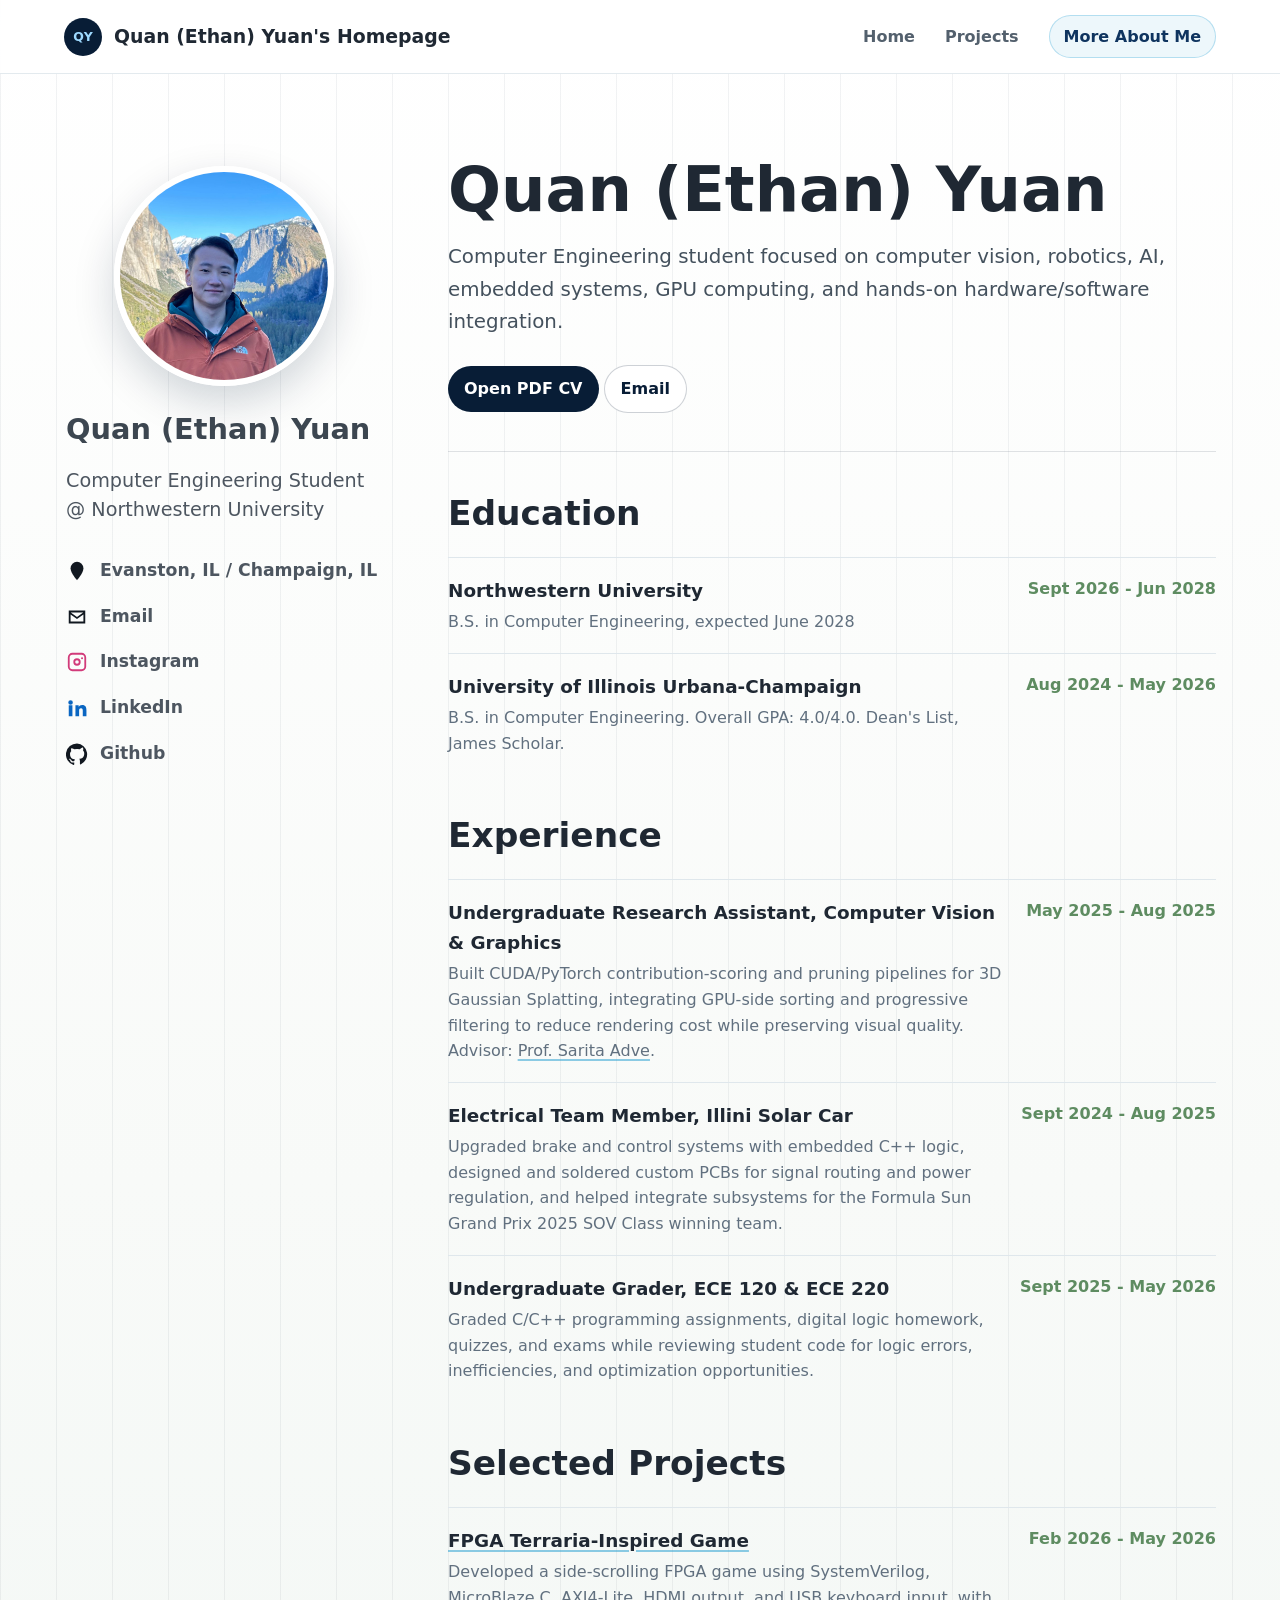
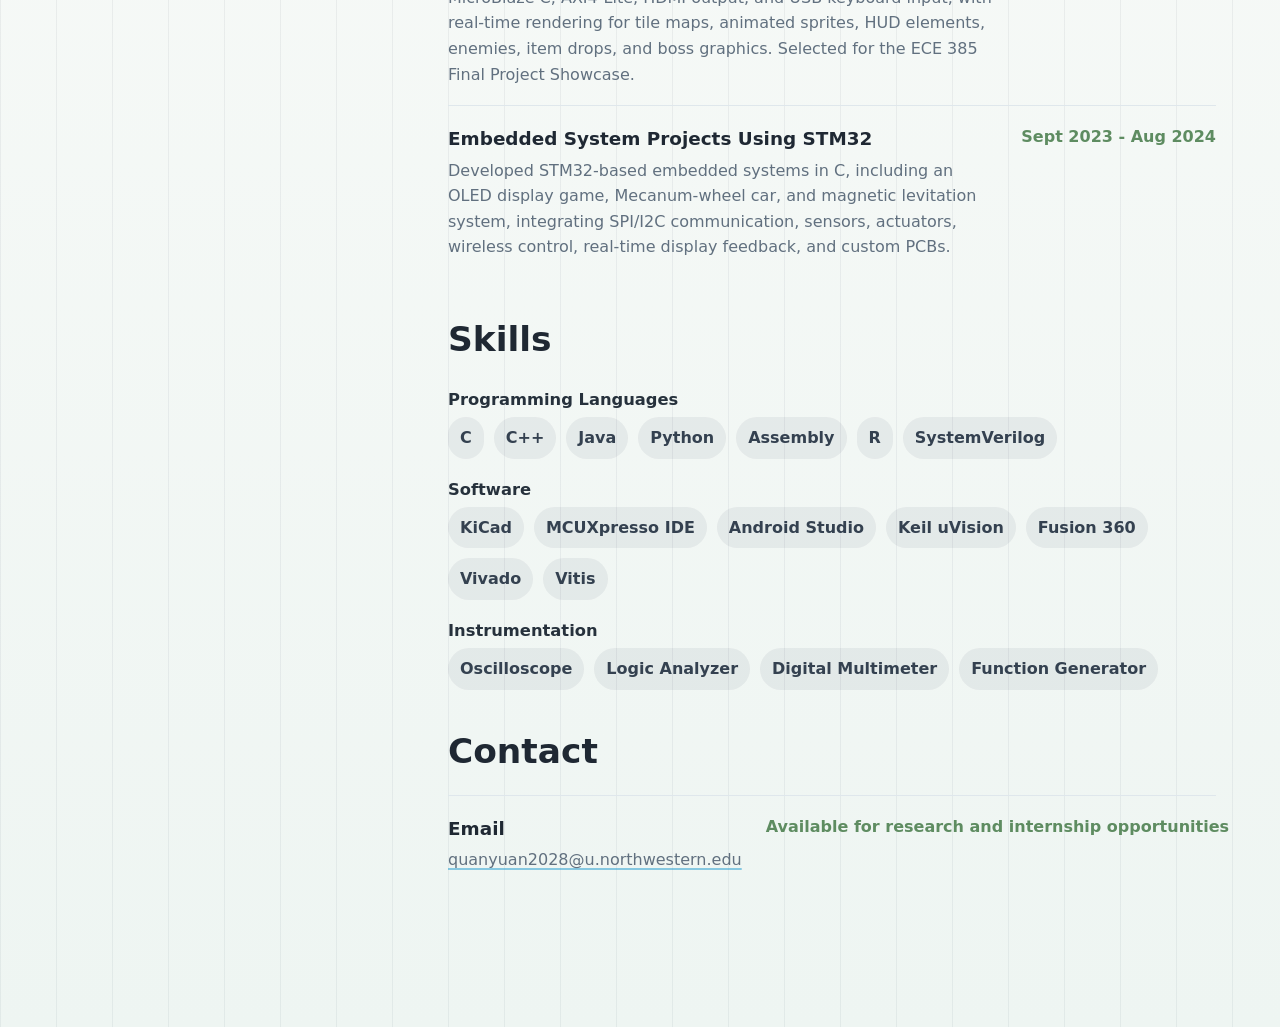
==== cv.html @ a18dfc1e "Publish personal website" ====
<!doctype html>
<html lang="en">
  <head>
    <meta charset="utf-8" />
    <meta name="viewport" content="width=device-width, initial-scale=1" />
    <title>Quan (Ethan) Yuan | CV</title>
    <meta name="description" content="Curriculum vitae for Quan (Ethan) Yuan." />
    <link rel="icon" type="image/svg+xml" href="assets/favicon.svg" />
    <link rel="stylesheet" href="styles.css?v=19" />
  </head>
  <body>
    <header class="site-header">
      <a class="brand" href="index.html#intro" aria-label="Go to homepage">
        <span class="brand-mark">QY</span>
        <span>Quan (Ethan) Yuan's Homepage</span>
      </a>

      <button class="nav-toggle" type="button" aria-label="Toggle navigation" aria-expanded="false" aria-controls="site-nav">
        <span></span>
        <span></span>
      </button>

      <nav class="site-nav" id="site-nav" aria-label="CV navigation">
        <a href="index.html#intro">Home</a>
        <a href="index.html#projects">Projects</a>
        <a href="more-about-me.html" class="nav-cta">More About Me</a>
      </nav>
    </header>

    <main class="cv-page-shell">
      <aside class="profile-panel" aria-label="Profile">
        <img class="profile-photo" src="assets/quan-yuan-photo.jpg?v=2" alt="Quan (Ethan) Yuan portrait" />

        <div class="profile-copy">
          <h1>Quan (Ethan) Yuan</h1>
          <p class="profile-role">Computer Engineering Student @ Northwestern University</p>
        </div>

        <ul class="contact-list" aria-label="Contact and profile links">
          <li>
            <span class="contact-icon location-icon" aria-hidden="true"></span>
            <span>
              <a href="https://www.google.com/maps/place/Evanston,+IL">Evanston, IL</a>
              /
              <a href="https://www.google.com/maps/place/Champaign,+IL">Champaign, IL</a>
            </span>
          </li>
          <li>
            <span class="contact-icon email-icon" aria-hidden="true"></span>
            <a href="mailto:quanyuan2028@u.northwestern.edu">Email</a>
          </li>
          <li>
            <span class="contact-icon instagram-icon" aria-hidden="true"></span>
            <a href="https://www.instagram.com/ethan_yuan05/">Instagram</a>
          </li>
          <li>
            <span class="contact-icon linkedin-icon" aria-hidden="true"></span>
            <a href="https://www.linkedin.com/in/quan-yuan-526099337/">LinkedIn</a>
          </li>
          <li>
            <span class="contact-icon github-icon" aria-hidden="true"></span>
            <a href="https://github.com/quany05">Github</a>
          </li>
        </ul>
      </aside>

      <div class="cv-shell">
        <section class="cv-hero">
        <h1>Quan (Ethan) Yuan</h1>
        <p>
          Computer Engineering student focused on computer vision, robotics, AI, embedded systems, GPU computing, and hands-on
          hardware/software integration.
        </p>
        <div class="intro-actions cv-actions">
          <a class="button primary" href="assets/quan-yuan-cv.pdf?v=2">Open PDF CV</a>
          <a class="button ghost" href="mailto:quanyuan2028@u.northwestern.edu">Email</a>
        </div>
      </section>

      <section class="cv-section">
        <h2>Education</h2>
        <article class="cv-entry">
          <div>
            <h3>Northwestern University</h3>
            <p>B.S. in Computer Engineering, expected June 2028</p>
          </div>
          <time>Sept 2026 - Jun 2028</time>
        </article>
        <article class="cv-entry">
          <div>
            <h3>University of Illinois Urbana-Champaign</h3>
            <p>B.S. in Computer Engineering. Overall GPA: 4.0/4.0. Dean's List, James Scholar.</p>
          </div>
          <time>Aug 2024 - May 2026</time>
        </article>
      </section>

      <section class="cv-section">
        <h2>Experience</h2>
        <article class="cv-entry">
          <div>
            <h3>Undergraduate Research Assistant, Computer Vision & Graphics</h3>
            <p>
              Built CUDA/PyTorch contribution-scoring and pruning pipelines for 3D Gaussian Splatting, integrating
              GPU-side sorting and progressive filtering to reduce rendering cost while preserving visual quality.
              Advisor: <a href="https://sadve.cs.illinois.edu/">Prof. Sarita Adve</a>.
            </p>
          </div>
          <time>May 2025 - Aug 2025</time>
        </article>
        <article class="cv-entry">
          <div>
            <h3>Electrical Team Member, Illini Solar Car</h3>
            <p>
              Upgraded brake and control systems with embedded C++ logic, designed and soldered custom PCBs for signal
              routing and power regulation, and helped integrate subsystems for the Formula Sun Grand Prix 2025 SOV
              Class winning team.
            </p>
          </div>
          <time>Sept 2024 - Aug 2025</time>
        </article>
        <article class="cv-entry">
          <div>
            <h3>Undergraduate Grader, ECE 120 & ECE 220</h3>
            <p>
              Graded C/C++ programming assignments, digital logic homework, quizzes, and exams while reviewing student
              code for logic errors, inefficiencies, and optimization opportunities.
            </p>
          </div>
          <time>Sept 2025 - May 2026</time>
        </article>
      </section>

      <section class="cv-section">
        <h2>Selected Projects</h2>
        <article class="cv-entry">
          <div>
            <h3><a href="https://github.com/quany05/Terraria_Inspired_Game">FPGA Terraria-Inspired Game</a></h3>
            <p>
              Developed a side-scrolling FPGA game using SystemVerilog, MicroBlaze C, AXI4-Lite, HDMI output, and USB
              keyboard input, with real-time rendering for tile maps, animated sprites, HUD elements, enemies, item
              drops, and boss graphics. Selected for the ECE 385 Final Project Showcase.
            </p>
          </div>
          <time>Feb 2026 - May 2026</time>
        </article>
        <article class="cv-entry">
          <div>
            <h3>Embedded System Projects Using STM32</h3>
            <p>
              Developed STM32-based embedded systems in C, including an OLED display game, Mecanum-wheel car, and
              magnetic levitation system, integrating SPI/I2C communication, sensors, actuators, wireless control,
              real-time display feedback, and custom PCBs.
            </p>
          </div>
          <time>Sept 2023 - Aug 2024</time>
        </article>
      </section>

      <section class="cv-section">
        <h2>Skills</h2>
        <div class="skill-groups">
          <div class="skill-group">
            <h3>Programming Languages</h3>
            <div class="skill-cloud">
              <span>C</span>
              <span>C++</span>
              <span>Java</span>
              <span>Python</span>
              <span>Assembly</span>
              <span>R</span>
              <span>SystemVerilog</span>
            </div>
          </div>
          <div class="skill-group">
            <h3>Software</h3>
            <div class="skill-cloud">
              <span>KiCad</span>
              <span>MCUXpresso IDE</span>
              <span>Android Studio</span>
              <span>Keil uVision</span>
              <span>Fusion 360</span>
              <span>Vivado</span>
              <span>Vitis</span>
            </div>
          </div>
          <div class="skill-group">
            <h3>Instrumentation</h3>
            <div class="skill-cloud">
              <span>Oscilloscope</span>
              <span>Logic Analyzer</span>
              <span>Digital Multimeter</span>
              <span>Function Generator</span>
            </div>
          </div>
        </div>
      </section>

      <section class="cv-section">
        <h2>Contact</h2>
        <article class="cv-entry">
          <div>
            <h3>Email</h3>
            <p><a href="mailto:quanyuan2028@u.northwestern.edu">quanyuan2028@u.northwestern.edu</a></p>
          </div>
          <time>Available for research and internship opportunities</time>
        </article>
        </section>
      </div>
    </main>

    <script src="script.js?v=5"></script>
  </body>
</html>
---- styles.css ----
:root {
  --paper: #f8faf8;
  --paper-strong: #ffffff;
  --ink: #1f2833;
  --muted: #61707f;
  --line: #dfe7ec;
  --navy: #081d36;
  --navy-soft: #0f345f;
  --cyan: #1f9bcf;
  --orange: #f26b3a;
  --green: #5e8c61;
  --gold: #d8a340;
  --shadow: 0 20px 55px rgba(8, 29, 54, 0.13);
  --radius: 8px;
  color-scheme: light;
}

* {
  box-sizing: border-box;
}

html {
  scroll-behavior: smooth;
}

section[id] {
  scroll-margin-top: 96px;
}

body {
  margin: 0;
  min-width: 320px;
  background:
    linear-gradient(90deg, rgba(8, 29, 54, 0.055) 1px, transparent 1px) 0 0 / 56px 56px,
    linear-gradient(180deg, #ffffff 0%, var(--paper) 45%, #eef5f2 100%);
  color: var(--ink);
  font-family:
    Inter, ui-sans-serif, system-ui, -apple-system, BlinkMacSystemFont, "Segoe UI", sans-serif;
  line-height: 1.6;
}

a {
  color: inherit;
  text-decoration-color: rgba(31, 155, 207, 0.5);
  text-decoration-thickness: 2px;
  text-underline-offset: 0.18em;
}

a:hover {
  color: var(--cyan);
}

.site-header {
  position: sticky;
  top: 0;
  z-index: 20;
  display: flex;
  align-items: center;
  justify-content: space-between;
  height: 74px;
  padding: 0 clamp(20px, 5vw, 72px);
  background: rgba(255, 255, 255, 0.88);
  border-bottom: 1px solid rgba(223, 231, 236, 0.85);
  backdrop-filter: blur(18px);
}

.brand {
  display: inline-flex;
  align-items: center;
  gap: 12px;
  color: var(--ink);
  font-size: clamp(1rem, 2vw, 1.18rem);
  font-weight: 800;
  text-decoration: none;
}

.brand-mark {
  display: grid;
  width: 38px;
  height: 38px;
  place-items: center;
  border-radius: 50%;
  background: var(--navy);
  color: #9dd9ff;
  font-size: 0.78rem;
  letter-spacing: 0;
}

.site-nav {
  display: flex;
  align-items: center;
  gap: clamp(14px, 2.4vw, 30px);
  color: #53606d;
  font-weight: 700;
}

.site-nav a {
  position: relative;
  text-decoration: none;
}

.site-nav a::after {
  position: absolute;
  right: 0;
  bottom: -8px;
  left: 0;
  height: 2px;
  background: var(--cyan);
  content: "";
  opacity: 0;
  transform: scaleX(0.4);
  transition: 180ms ease;
}

.site-nav a:hover::after,
.site-nav a.active::after {
  opacity: 1;
  transform: scaleX(1);
}

.site-nav .nav-cta {
  padding: 8px 14px;
  border: 1px solid rgba(31, 155, 207, 0.28);
  border-radius: 999px;
  background: rgba(31, 155, 207, 0.08);
  color: var(--navy-soft);
  white-space: nowrap;
}

.site-nav .nav-cta::after {
  display: none;
}

.nav-toggle {
  display: none;
  width: 42px;
  height: 42px;
  padding: 0;
  border: 1px solid var(--line);
  border-radius: 50%;
  background: #fff;
}

.nav-toggle span {
  display: block;
  width: 18px;
  height: 2px;
  margin: 5px auto;
  background: var(--navy);
}

.page-shell {
  display: grid;
  grid-template-columns: minmax(260px, 320px) minmax(0, 1fr);
  gap: clamp(34px, 5vw, 76px);
  max-width: 1500px;
  margin: 0 auto;
  padding: clamp(34px, 7vw, 84px) clamp(20px, 5vw, 72px) 64px;
}

.cv-page-shell {
  display: grid;
  grid-template-columns: minmax(260px, 320px) minmax(0, 920px);
  gap: clamp(34px, 5vw, 76px);
  max-width: 1500px;
  margin: 0 auto;
  padding: clamp(34px, 7vw, 84px) clamp(20px, 5vw, 72px) 64px;
}

.about-page-shell {
  display: grid;
  grid-template-columns: minmax(260px, 320px) minmax(0, 1fr);
  gap: clamp(34px, 5vw, 76px);
  max-width: 1500px;
  margin: 0 auto;
  padding: clamp(34px, 7vw, 84px) clamp(20px, 5vw, 72px) 64px;
}

.profile-panel {
  position: sticky;
  top: 104px;
  align-self: start;
  padding: 8px 2px;
}

.profile-photo {
  display: block;
  width: min(100%, 220px);
  aspect-ratio: 1;
  margin: 0 auto 28px;
  border: 6px solid #fff;
  border-radius: 50%;
  box-shadow: 0 16px 42px rgba(8, 29, 54, 0.18);
  object-fit: cover;
  object-position: center 42%;
}

.eyebrow,
.section-kicker,
.board-label,
.tag {
  margin: 0 0 8px;
  color: var(--cyan);
  font-size: 0.74rem;
  font-weight: 800;
  letter-spacing: 0;
  text-transform: uppercase;
}

.profile-copy h1 {
  margin: 0;
  color: #3c4650;
  font-size: clamp(1.65rem, 2.25vw, 1.95rem);
  line-height: 1.1;
  white-space: nowrap;
}

.profile-role {
  margin: 20px 0 0;
  color: #4d5660;
  font-size: 1.2rem;
  line-height: 1.55;
}

.contact-list {
  display: grid;
  gap: 18px;
  margin: 32px 0 0;
  padding: 0;
  color: #4d5660;
  font-size: 1.08rem;
  font-weight: 650;
  list-style: none;
}

.contact-list li {
  display: flex;
  align-items: center;
  gap: 12px;
  min-width: 0;
}

.contact-list a {
  color: inherit;
  text-decoration: none;
}

.contact-list a:hover {
  color: var(--cyan);
}

.contact-icon {
  display: inline-block;
  flex: 0 0 auto;
  width: 22px;
  height: 22px;
  background: #111820;
  mask-position: center;
  mask-repeat: no-repeat;
  mask-size: contain;
  -webkit-mask-position: center;
  -webkit-mask-repeat: no-repeat;
  -webkit-mask-size: contain;
}

.location-icon {
  mask-image: url("data:image/svg+xml,%3Csvg xmlns='http://www.w3.org/2000/svg' viewBox='0 0 24 24'%3E%3Cpath fill='black' d='M12 2a7 7 0 0 0-7 7c0 5.25 7 13 7 13s7-7.75 7-13a7 7 0 0 0-7-7Z'/%3E%3C/svg%3E");
  -webkit-mask-image: url("data:image/svg+xml,%3Csvg xmlns='http://www.w3.org/2000/svg' viewBox='0 0 24 24'%3E%3Cpath fill='black' d='M12 2a7 7 0 0 0-7 7c0 5.25 7 13 7 13s7-7.75 7-13a7 7 0 0 0-7-7Z'/%3E%3C/svg%3E");
}

.email-icon {
  mask-image: url("data:image/svg+xml,%3Csvg xmlns='http://www.w3.org/2000/svg' viewBox='0 0 24 24'%3E%3Cpath fill='black' d='M3 5h18v14H3V5Zm2.2 2 6.8 5 6.8-5H5.2Zm13.8 10V9.2l-7 5.1-7-5.1V17h14Z'/%3E%3C/svg%3E");
  -webkit-mask-image: url("data:image/svg+xml,%3Csvg xmlns='http://www.w3.org/2000/svg' viewBox='0 0 24 24'%3E%3Cpath fill='black' d='M3 5h18v14H3V5Zm2.2 2 6.8 5 6.8-5H5.2Zm13.8 10V9.2l-7 5.1-7-5.1V17h14Z'/%3E%3C/svg%3E");
}

.instagram-icon {
  background: #d23b7a;
  mask-image: url("data:image/svg+xml,%3Csvg xmlns='http://www.w3.org/2000/svg' viewBox='0 0 24 24'%3E%3Cpath fill='black' d='M7 2h10a5 5 0 0 1 5 5v10a5 5 0 0 1-5 5H7a5 5 0 0 1-5-5V7a5 5 0 0 1 5-5Zm0 2a3 3 0 0 0-3 3v10a3 3 0 0 0 3 3h10a3 3 0 0 0 3-3V7a3 3 0 0 0-3-3H7Zm5 4a4 4 0 1 1 0 8 4 4 0 0 1 0-8Zm0 2a2 2 0 1 0 0 4 2 2 0 0 0 0-4Zm5.5-3.1a1.1 1.1 0 1 1 0 2.2 1.1 1.1 0 0 1 0-2.2Z'/%3E%3C/svg%3E");
  -webkit-mask-image: url("data:image/svg+xml,%3Csvg xmlns='http://www.w3.org/2000/svg' viewBox='0 0 24 24'%3E%3Cpath fill='black' d='M7 2h10a5 5 0 0 1 5 5v10a5 5 0 0 1-5 5H7a5 5 0 0 1-5-5V7a5 5 0 0 1 5-5Zm0 2a3 3 0 0 0-3 3v10a3 3 0 0 0 3 3h10a3 3 0 0 0 3-3V7a3 3 0 0 0-3-3H7Zm5 4a4 4 0 1 1 0 8 4 4 0 0 1 0-8Zm0 2a2 2 0 1 0 0 4 2 2 0 0 0 0-4Zm5.5-3.1a1.1 1.1 0 1 1 0 2.2 1.1 1.1 0 0 1 0-2.2Z'/%3E%3C/svg%3E");
}

.linkedin-icon {
  background: #0a66c2;
  mask-image: url("data:image/svg+xml,%3Csvg xmlns='http://www.w3.org/2000/svg' viewBox='0 0 24 24'%3E%3Cpath fill='black' d='M4.98 3.5a2.5 2.5 0 1 1 0 5 2.5 2.5 0 0 1 0-5ZM3 9h4v12H3V9Zm7 0h3.8v1.7h.1c.5-1 1.8-2 3.7-2 4 0 4.7 2.6 4.7 6V21h-4v-5.6c0-1.3 0-3-1.9-3s-2.1 1.4-2.1 2.9V21h-4V9Z'/%3E%3C/svg%3E");
  -webkit-mask-image: url("data:image/svg+xml,%3Csvg xmlns='http://www.w3.org/2000/svg' viewBox='0 0 24 24'%3E%3Cpath fill='black' d='M4.98 3.5a2.5 2.5 0 1 1 0 5 2.5 2.5 0 0 1 0-5ZM3 9h4v12H3V9Zm7 0h3.8v1.7h.1c.5-1 1.8-2 3.7-2 4 0 4.7 2.6 4.7 6V21h-4v-5.6c0-1.3 0-3-1.9-3s-2.1 1.4-2.1 2.9V21h-4V9Z'/%3E%3C/svg%3E");
}

.github-icon {
  mask-image: url("data:image/svg+xml,%3Csvg xmlns='http://www.w3.org/2000/svg' viewBox='0 0 24 24'%3E%3Cpath fill='black' d='M12 .5A12 12 0 0 0 8.2 23.9c.6.1.8-.3.8-.6v-2.1c-3.4.7-4.1-1.4-4.1-1.4-.5-1.4-1.3-1.8-1.3-1.8-1.1-.7.1-.7.1-.7 1.2.1 1.9 1.3 1.9 1.3 1.1 1.9 2.9 1.3 3.5 1 .1-.8.4-1.3.8-1.6-2.7-.3-5.5-1.3-5.5-5.9 0-1.3.5-2.4 1.3-3.2-.1-.3-.5-1.6.1-3.2 0 0 1-.3 3.3 1.2a11.4 11.4 0 0 1 6 0C17.5 4.8 18.5 5 18.5 5c.6 1.6.2 2.9.1 3.2.8.9 1.3 1.9 1.3 3.2 0 4.6-2.8 5.6-5.5 5.9.4.4.8 1.1.8 2.2v3.3c0 .3.2.7.8.6A12 12 0 0 0 12 .5Z'/%3E%3C/svg%3E");
  -webkit-mask-image: url("data:image/svg+xml,%3Csvg xmlns='http://www.w3.org/2000/svg' viewBox='0 0 24 24'%3E%3Cpath fill='black' d='M12 .5A12 12 0 0 0 8.2 23.9c.6.1.8-.3.8-.6v-2.1c-3.4.7-4.1-1.4-4.1-1.4-.5-1.4-1.3-1.8-1.3-1.8-1.1-.7.1-.7.1-.7 1.2.1 1.9 1.3 1.9 1.3 1.1 1.9 2.9 1.3 3.5 1 .1-.8.4-1.3.8-1.6-2.7-.3-5.5-1.3-5.5-5.9 0-1.3.5-2.4 1.3-3.2-.1-.3-.5-1.6.1-3.2 0 0 1-.3 3.3 1.2a11.4 11.4 0 0 1 6 0C17.5 4.8 18.5 5 18.5 5c.6 1.6.2 2.9.1 3.2.8.9 1.3 1.9 1.3 3.2 0 4.6-2.8 5.6-5.5 5.9.4.4.8 1.1.8 2.2v3.3c0 .3.2.7.8.6A12 12 0 0 0 12 .5Z'/%3E%3C/svg%3E");
}

.content-flow {
  display: grid;
  gap: 18px;
}

.intro-section {
  display: block;
}

.intro-copy {
  min-height: auto;
  width: 100%;
  padding: clamp(10px, 3vw, 28px) 0 clamp(18px, 4vw, 36px);
}

.section-block {
  padding: clamp(28px, 4vw, 42px) 0 0;
  border-top: 1px solid rgba(8, 29, 54, 0.12);
}

.intro-copy h2,
.section-heading h2 {
  margin: 0;
  color: #2b343e;
  font-size: clamp(2.05rem, 5vw, 4.1rem);
  line-height: 1.04;
}

.intro-copy .section-kicker {
  margin: 0 0 20px;
  color: var(--cyan);
  font-size: 0.8rem;
}

.intro-text {
  display: block;
  max-width: 1120px;
}

.intro-text p {
  margin: 0;
  color: #44515d;
  font-size: clamp(1.08rem, 1.25vw, 1.22rem);
  line-height: 1.72;
}

.intro-text p + p {
  margin-top: 18px;
}

.button {
  display: inline-flex;
  align-items: center;
  justify-content: center;
  min-height: 44px;
  padding: 10px 16px;
  border-radius: 999px;
  font-weight: 800;
  text-decoration: none;
}

.button.primary {
  background: var(--navy);
  color: #fff;
}

.button.ghost {
  border: 1px solid rgba(8, 29, 54, 0.2);
  background: #fff;
  color: var(--navy);
}

.feature-board {
  display: grid;
  gap: 14px;
}

.feature-board article {
  min-height: 140px;
  padding: 22px;
  border-radius: var(--radius);
  background: var(--navy);
  color: #dbeeff;
  box-shadow: inset 0 0 0 1px rgba(157, 217, 255, 0.12);
}

.feature-board article:nth-child(2) {
  background: #123e48;
}

.feature-board article:nth-child(3) {
  background: #28364e;
}

.feature-board strong {
  display: block;
  color: #fff;
  font-size: 1.4rem;
  line-height: 1.2;
}

.feature-board p {
  margin: 12px 0 0;
  color: rgba(238, 247, 255, 0.78);
}

.section-heading {
  margin-bottom: 22px;
}

.section-heading h2 {
  font-size: clamp(1.9rem, 4vw, 2.7rem);
}

.row-heading {
  display: flex;
  align-items: end;
  justify-content: space-between;
  gap: 18px;
}

.text-link {
  color: var(--cyan);
  font-weight: 800;
  white-space: nowrap;
}

.research-layout {
  display: grid;
  grid-template-columns: minmax(0, 0.95fr) minmax(360px, 0.82fr);
  gap: 34px;
  align-items: start;
}

.research-layout p {
  margin-top: 0;
  color: #44515d;
  font-size: 1.06rem;
}

.research-layout > div:first-child > p {
  font-size: clamp(1.08rem, 1.22vw, 1.18rem);
  line-height: 1.72;
}

.interest-list {
  display: grid;
  gap: 14px;
  margin: 24px 0 28px;
  padding-left: 1.45rem;
  list-style: disc;
}

.interest-list li {
  color: #344150;
  font-size: clamp(1.06rem, 1.16vw, 1.16rem);
  font-weight: 750;
}

.research-card {
  padding: 24px;
  border-radius: var(--radius);
  background:
    linear-gradient(135deg, rgba(242, 107, 58, 0.18), transparent 45%),
    var(--navy);
  color: #dceeff;
}

.research-card h3 {
  margin: 0 0 12px;
  color: #fff;
  font-size: 1.42rem;
  line-height: 1.25;
}

.research-card p {
  color: rgba(238, 247, 255, 0.78);
}

.timeline {
  display: grid;
  gap: 16px;
}

.timeline-item {
  display: grid;
  grid-template-columns: 150px minmax(0, 1fr);
  gap: 20px;
  padding: 18px 0;
  border-top: 1px solid var(--line);
}

.timeline-item time {
  color: var(--green);
  font-weight: 850;
}

.timeline-item h3 {
  margin: 0 0 4px;
  color: #26313c;
  font-size: 1.22rem;
}

.timeline-item p {
  margin: 0;
  color: var(--muted);
}

.project-grid {
  display: grid;
  grid-template-columns: repeat(2, minmax(0, 1fr));
  gap: 18px;
}

.project-card {
  display: flex;
  min-height: 420px;
  flex-direction: column;
  overflow: hidden;
  border-radius: var(--radius);
  background: var(--navy);
  color: #edf8ff;
  box-shadow: 0 18px 45px rgba(8, 29, 54, 0.17);
}

.project-card img {
  width: 100%;
  height: 220px;
  object-fit: cover;
  background: #0f253f;
}

.fpga-card-image {
  object-position: center 42%;
}

.project-card img.stm32-card-image {
  object-fit: cover;
  object-position: center top;
}

.project-copy {
  display: flex;
  min-height: 230px;
  flex: 1;
  flex-direction: column;
  padding: 22px;
}

.project-copy h3 {
  margin: 0;
  color: #fff;
  font-size: 1.3rem;
  line-height: 1.2;
}

.project-copy p {
  margin: 12px 0 22px;
  color: rgba(238, 247, 255, 0.76);
}

.project-copy a {
  align-self: flex-start;
  margin-top: auto;
  padding: 8px 12px;
  border-radius: 999px;
  background: rgba(255, 255, 255, 0.12);
  color: #fff;
  font-weight: 800;
  text-decoration: none;
}

.project-copy h3 .project-title-link {
  display: inline;
  align-self: auto;
  margin-top: 0;
  padding: 0;
  border-radius: 0;
  background: none;
  color: inherit;
  text-decoration: underline;
  text-decoration-color: rgba(157, 217, 255, 0.45);
  text-underline-offset: 0.16em;
}

.project-copy h3 .project-title-link:hover {
  color: #9dd9ff;
}

.research-project-card,
.modal-trigger {
  cursor: pointer;
  transition:
    box-shadow 180ms ease,
    transform 180ms ease;
}

.research-project-card:hover,
.modal-trigger:hover {
  transform: translateY(-3px);
  box-shadow: 0 24px 58px rgba(8, 29, 54, 0.24);
}

.research-project-card:focus-visible,
.modal-trigger:focus-visible {
  outline: 3px solid rgba(31, 155, 207, 0.55);
  outline-offset: 6px;
}

.detail-meta {
  margin: 10px 0 0;
  color: rgba(238, 247, 255, 0.68);
  font-size: 0.94rem;
  line-height: 1.45;
}

.card-action {
  align-self: flex-start;
  margin-top: auto;
  color: #9dd9ff;
  font-size: 0.9rem;
  font-weight: 800;
}

.detail-list {
  display: grid;
  gap: 8px;
  margin: 14px 0 18px;
  padding-left: 1.15rem;
  color: rgba(238, 247, 255, 0.76);
  font-size: 0.94rem;
}

.detail-list li {
  line-height: 1.45;
}

body.modal-open {
  overflow: hidden;
}

.modal-backdrop {
  position: fixed;
  inset: 0;
  z-index: 100;
  display: grid;
  place-items: center;
  padding: clamp(18px, 4vw, 48px);
  background: rgba(5, 20, 36, 0.62);
  opacity: 0;
  pointer-events: none;
  transition: opacity 180ms ease;
}

.modal-backdrop.open {
  opacity: 1;
  pointer-events: auto;
}

.modal-dialog {
  position: relative;
  width: min(980px, 100%);
  max-height: 90vh;
  overflow: auto;
  border-radius: var(--radius);
  background: var(--navy);
  color: #edf8ff;
  box-shadow: 0 30px 90px rgba(5, 20, 36, 0.42);
  transform: translateY(12px) scale(0.98);
  transition: transform 180ms ease;
}

.modal-backdrop.open .modal-dialog {
  transform: none;
}

.modal-close {
  position: absolute;
  top: 14px;
  right: 14px;
  z-index: 1;
  width: 38px;
  height: 38px;
  border: 1px solid rgba(255, 255, 255, 0.28);
  border-radius: 50%;
  background: rgba(8, 29, 54, 0.72);
  color: #fff;
  cursor: pointer;
  font-size: 1.6rem;
  line-height: 1;
}

.modal-image {
  display: block;
  width: 100%;
  height: min(48vh, 430px);
  object-fit: contain;
  background: #151515;
}

.modal-copy {
  padding: clamp(22px, 4vw, 34px);
}

.modal-copy h2 {
  margin: 0;
  color: #fff;
  font-size: clamp(1.75rem, 4vw, 2.6rem);
  line-height: 1.12;
}

.accent-cyan .tag {
  color: #9dd9ff;
}

.accent-orange .tag {
  color: #ffc2a5;
}

.accent-green .tag {
  color: #bfe7c1;
}

.accent-gold .tag {
  color: #f4d287;
}

.news-list {
  display: grid;
  gap: 0;
  margin: 0;
  padding: 0;
  list-style: none;
}

.news-list li {
  display: grid;
  grid-template-columns: 120px minmax(0, 1fr);
  gap: 18px;
  padding: 16px 0;
  border-top: 1px solid var(--line);
}

.news-list time {
  color: var(--green);
  font-weight: 850;
}

.news-list span {
  color: #44515d;
}

.site-footer {
  padding: 24px clamp(20px, 5vw, 72px) 42px;
  color: #6b7783;
  text-align: center;
}

.about-shell {
  max-width: 1160px;
  margin: 0 auto;
  padding: clamp(42px, 7vw, 82px) clamp(22px, 5vw, 72px) 84px;
}

.about-page-shell .about-shell {
  max-width: none;
  margin: 0;
  padding: 0 0 84px;
}

.about-hero h1 {
  margin: 0 0 clamp(34px, 6vw, 64px);
  color: #3c4650;
  font-size: clamp(2.25rem, 5vw, 3.45rem);
  line-height: 1.04;
}

.about-section {
  padding: 0 0 clamp(42px, 6vw, 64px);
}

.about-section h2 {
  margin: 0;
  padding-bottom: 12px;
  border-bottom: 1px solid var(--line);
  color: #3c4650;
  font-size: clamp(1.55rem, 3vw, 2.25rem);
  line-height: 1.15;
}

.about-section p {
  max-width: 1040px;
  margin: 20px 0 0;
  color: #4d5660;
  font-size: clamp(1.08rem, 1.7vw, 1.28rem);
  line-height: 1.68;
}

.about-section a {
  color: var(--cyan);
  font-weight: 650;
}

.about-photo-grid {
  display: grid;
  grid-template-columns: repeat(2, minmax(0, 1fr));
  gap: 18px;
  max-width: 1040px;
  margin: 28px 0 0;
}

.about-photo {
  margin: 0;
}

.about-photo img {
  display: block;
  width: 100%;
  aspect-ratio: 4 / 3;
  border-radius: var(--radius);
  box-shadow: 0 18px 45px rgba(8, 29, 54, 0.14);
  object-fit: cover;
  object-position: center;
}

.about-photo figcaption {
  margin-top: 10px;
  color: var(--muted);
  font-size: 0.95rem;
  font-weight: 750;
}

.travel-map {
  max-width: 1040px;
  margin-top: 38px;
  padding: clamp(14px, 2.6vw, 20px);
  border: 1px solid var(--line);
  border-radius: var(--radius);
  background: rgba(255, 255, 255, 0.74);
  box-shadow: 0 18px 48px rgba(8, 29, 54, 0.08);
}

.travel-map-header {
  margin-bottom: 12px;
  text-align: center;
}

.travel-map h3 {
  margin: 0;
  color: #26313c;
  font-size: clamp(1.25rem, 2.4vw, 1.65rem);
  line-height: 1.15;
  white-space: nowrap;
}

.map-legend {
  display: flex;
  flex-wrap: wrap;
  align-items: center;
  justify-content: center;
  gap: 8px 12px;
  margin-top: 10px;
  color: #526170;
  font-size: clamp(0.82rem, 1.4vw, 0.95rem);
  font-weight: 750;
}

.map-legend span {
  display: inline-flex;
  align-items: center;
  gap: 6px;
  line-height: 1.2;
}

.legend-dot {
  width: 0.78em;
  height: 0.78em;
  border: 2px solid #ffffff;
  border-radius: 999px;
  box-shadow: 0 2px 6px rgba(8, 29, 54, 0.22);
}

.legend-dot-blue {
  background: #2f80ed;
}

.legend-dot-orange {
  background: #f59e0b;
}

.legend-dot-red {
  background: #e84b4b;
}

.world-map-frame {
  position: relative;
  overflow: hidden;
  aspect-ratio: 2 / 1;
  border-radius: calc(var(--radius) - 2px);
  background: #2f80b3;
}

.world-map-img,
.city-overlay {
  display: block;
  width: 100%;
  height: 100%;
}

.world-map-img rect {
  fill: #2f80b3;
}

.city-overlay {
  position: absolute;
  inset: 0;
  overflow: visible;
  pointer-events: auto;
}

.city {
  cursor: pointer;
  pointer-events: auto;
}

.city:focus {
  outline: none;
}

.city:focus-visible circle {
  stroke-width: 7;
}

.city circle {
  stroke: #ffffff;
  stroke-width: 0.28;
  filter: drop-shadow(0 5px 8px rgba(8, 29, 54, 0.3));
}

.world-city circle {
  stroke-width: 2.2;
}

.city .city-hit {
  fill: transparent;
  filter: none;
  pointer-events: all;
  stroke: none;
}

.city-red circle {
  fill: #e84b4b;
}

.city-orange circle {
  fill: #f59e0b;
}

.city-blue circle {
  fill: #2f80ed;
}

.country-map-dialog {
  width: min(920px, 100%);
  background: #f8fcff;
  color: #26313c;
}

.country-map-copy {
  padding: clamp(22px, 4vw, 34px);
}

.country-map-copy h2 {
  margin: 0 0 16px;
  color: #26313c;
  font-size: clamp(1.8rem, 4vw, 2.55rem);
  line-height: 1.1;
}

.country-map-copy .map-legend {
  justify-content: flex-start;
  margin: -6px 0 16px;
}

.country-map-frame {
  position: relative;
  overflow: hidden;
  border: 1px solid rgba(69, 118, 147, 0.2);
  border-radius: calc(var(--radius) - 2px);
  background:
    linear-gradient(rgba(255, 255, 255, 0.48), rgba(255, 255, 255, 0.48)),
    repeating-linear-gradient(0deg, transparent 0 78px, rgba(8, 29, 54, 0.05) 78px 79px),
    repeating-linear-gradient(90deg, transparent 0 78px, rgba(8, 29, 54, 0.05) 78px 79px),
    #e8f5fb;
}

.country-map,
.country-map-img,
.geo-country-map-img,
.country-overlay {
  display: block;
  width: 100%;
  height: auto;
}

.geo-country-map-img {
  background: #2f80b3;
}

.country-map-img,
.geo-country-map-img {
  position: relative;
  z-index: 1;
}

.geo-country-map-img image {
  pointer-events: none;
}

.country-overlay {
  position: absolute;
  inset: 0;
  overflow: visible;
  pointer-events: none;
  z-index: 2;
}

.modal-backdrop.open .country-overlay {
  pointer-events: auto;
}

.modal-backdrop:not(.open) .country-overlay,
.modal-backdrop:not(.open) .country-overlay * {
  pointer-events: none;
}

.country-outline {
  fill: #ffffff;
  stroke: rgba(69, 118, 147, 0.34);
  stroke-width: 3;
  stroke-linejoin: round;
}

.country-detail {
  fill: none;
  stroke: rgba(69, 118, 147, 0.18);
  stroke-width: 2;
  stroke-linecap: round;
}

.country-city {
  cursor: default;
}

.city-label {
  opacity: 0;
  fill: #26313c;
  font-size: 1.45px;
  font-weight: 850;
  paint-order: stroke fill;
  pointer-events: none;
  stroke: rgba(255, 255, 255, 0.95);
  stroke-linejoin: round;
  stroke-width: 0.42px;
  transition: opacity 140ms ease;
}

.country-city:hover .city-label,
.country-city.is-hovered .city-label,
.country-city:focus-visible .city-label {
  opacity: 1;
}

.cv-shell {
  max-width: 920px;
  margin: 0 auto;
  padding: clamp(42px, 8vw, 88px) clamp(20px, 5vw, 64px) 72px;
}

.cv-page-shell .cv-shell {
  max-width: none;
  margin: 0;
  padding: 0 0 72px;
}

.cv-hero {
  padding-bottom: 38px;
  border-bottom: 1px solid rgba(8, 29, 54, 0.12);
}

.cv-hero h1 {
  margin: 0;
  max-width: 820px;
  font-size: clamp(2.45rem, 5.2vw, 3.9rem);
  line-height: 1.04;
}

.cv-hero p {
  max-width: 820px;
  margin: 18px 0 0;
  color: #44515d;
  font-size: clamp(1.08rem, 1.7vw, 1.24rem);
  line-height: 1.65;
}

.cv-section {
  padding-top: 34px;
}

.cv-section h2 {
  margin: 0 0 16px;
  font-size: clamp(1.55rem, 4vw, 2.15rem);
}

.cv-entry {
  display: flex;
  justify-content: space-between;
  gap: 24px;
  padding: 18px 0;
  border-top: 1px solid var(--line);
}

.cv-entry h3 {
  margin: 0 0 4px;
  font-size: 1.15rem;
}

.cv-entry p {
  margin: 0;
  color: var(--muted);
}

.cv-entry time {
  color: var(--green);
  font-weight: 850;
  white-space: nowrap;
}

.cv-actions {
  margin-top: 26px;
}

.skill-cloud {
  display: flex;
  flex-wrap: wrap;
  gap: 10px;
  padding-top: 4px;
}

.skill-cloud span {
  padding: 8px 12px;
  border-radius: 999px;
  background: rgba(8, 29, 54, 0.06);
  color: #344150;
  font-weight: 750;
}

.skill-groups {
  display: grid;
  gap: 18px;
  padding-top: 4px;
}

.skill-group h3 {
  margin: 0;
  color: #26313c;
  font-size: 1.02rem;
  font-weight: 850;
}

@media (max-width: 1020px) {
  .page-shell,
  .cv-page-shell,
  .about-page-shell {
    grid-template-columns: 1fr;
  }

  .profile-panel {
    position: static;
    display: grid;
    grid-template-columns: 170px minmax(0, 1fr);
    gap: 24px;
    align-items: center;
  }

  .profile-photo {
    width: 170px;
    margin: 0;
  }

  .contact-list {
    grid-column: 1 / -1;
  }

  .intro-section,
  .research-layout {
    grid-template-columns: 1fr;
  }

  .intro-copy {
    min-height: auto;
  }

  .feature-board {
    grid-template-columns: repeat(3, minmax(0, 1fr));
  }

  .project-grid {
    grid-template-columns: repeat(2, minmax(0, 1fr));
  }
}

@media (max-width: 760px) {
  .site-header {
    height: 66px;
  }

  .nav-toggle {
    display: block;
  }

  .site-nav {
    position: fixed;
    top: 66px;
    right: 16px;
    left: 16px;
    display: none;
    flex-direction: column;
    align-items: stretch;
    gap: 0;
    padding: 12px;
    border: 1px solid var(--line);
    border-radius: var(--radius);
    background: #fff;
    box-shadow: var(--shadow);
  }

  .site-nav.open {
    display: flex;
  }

  .site-nav a {
    padding: 12px;
  }

  .site-nav a::after {
    display: none;
  }

  .brand span:last-child {
    max-width: 210px;
    overflow: hidden;
    text-overflow: ellipsis;
    white-space: nowrap;
  }

  .profile-panel {
    grid-template-columns: 1fr;
    text-align: center;
  }

  .profile-photo {
    margin: 0 auto;
  }

  .contact-list {
    justify-self: start;
    text-align: left;
  }

  .contact-list li {
    justify-content: flex-start;
  }

  .feature-board,
  .project-grid {
    grid-template-columns: 1fr;
  }

  .about-photo-grid {
    grid-template-columns: 1fr;
  }

  .travel-map-header {
    text-align: left;
  }

  .travel-map h3 {
    white-space: normal;
  }

  .row-heading {
    align-items: start;
    flex-direction: column;
  }

  .timeline-item,
  .news-list li,
  .cv-entry {
    grid-template-columns: 1fr;
    gap: 6px;
  }

  .cv-entry {
    display: grid;
  }
}

@media (max-width: 460px) {
  .intro-actions {
    flex-direction: column;
  }

  .button {
    width: 100%;
  }
}
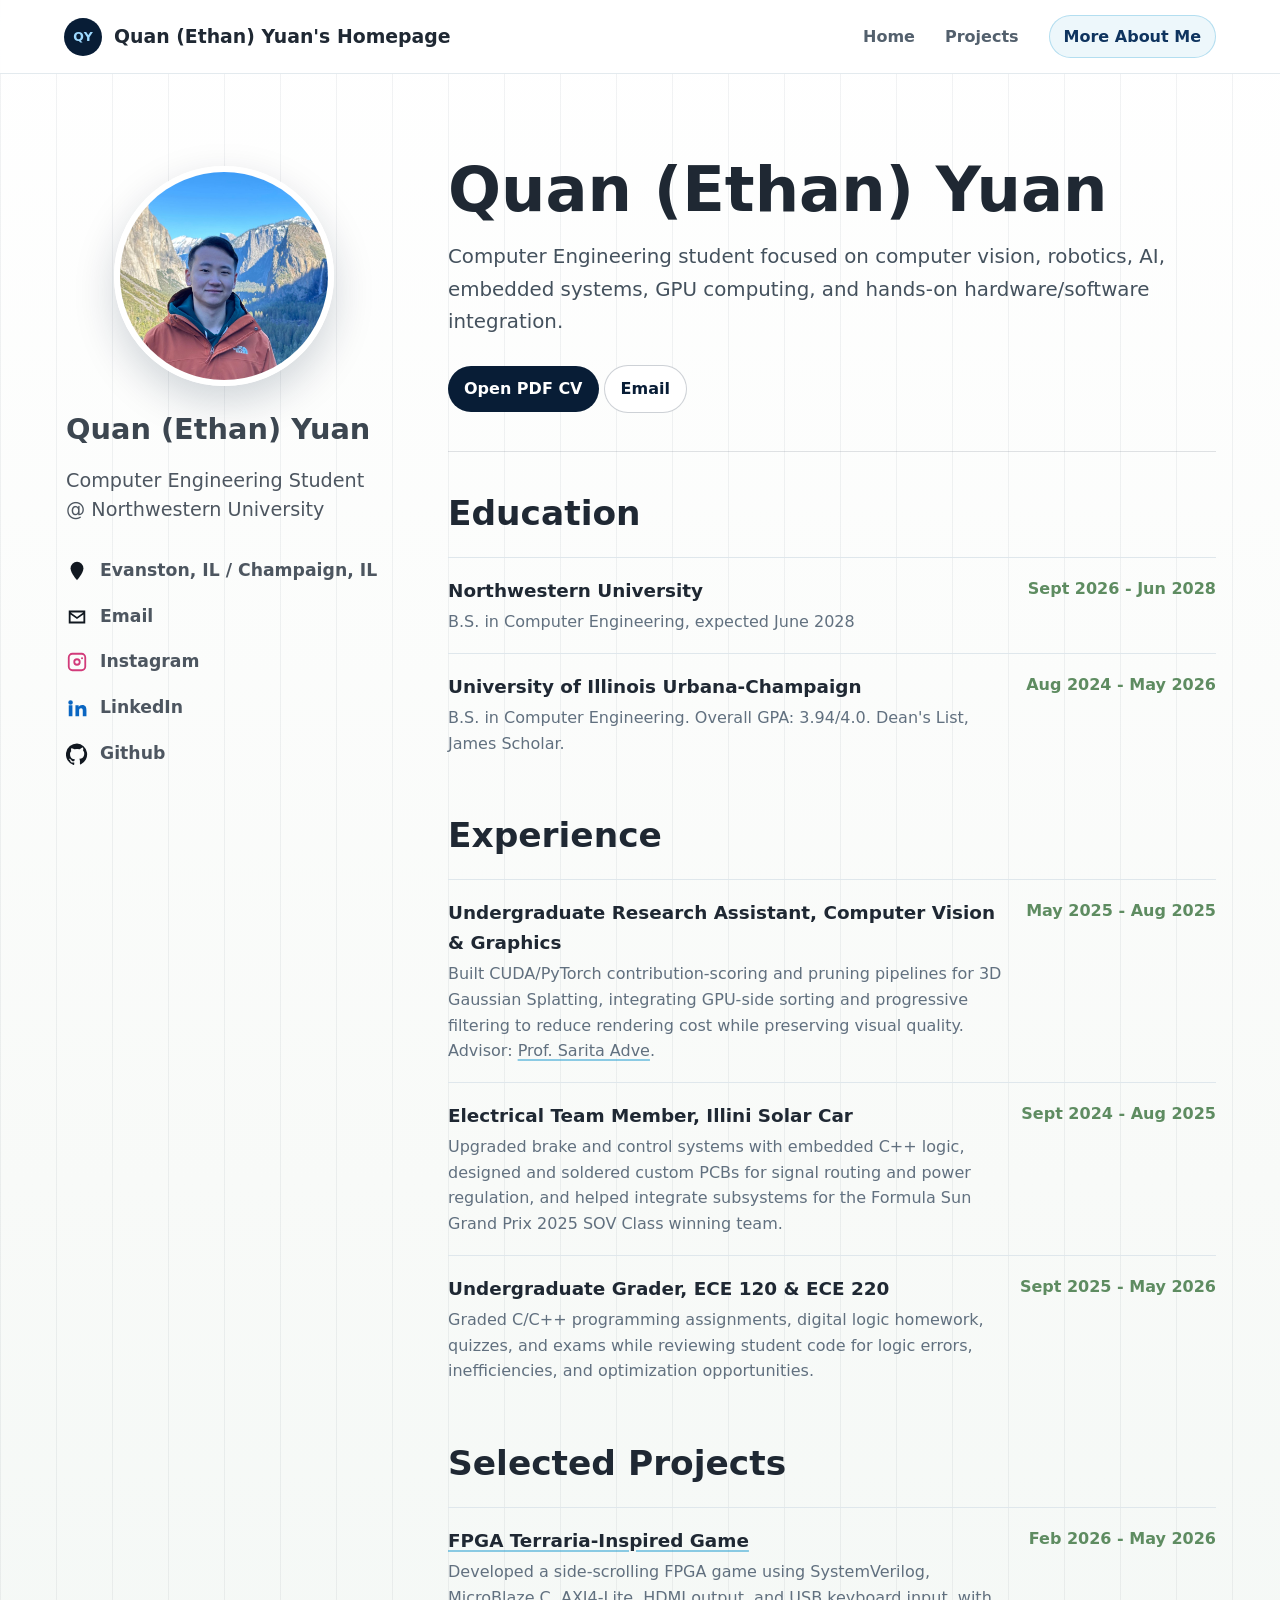
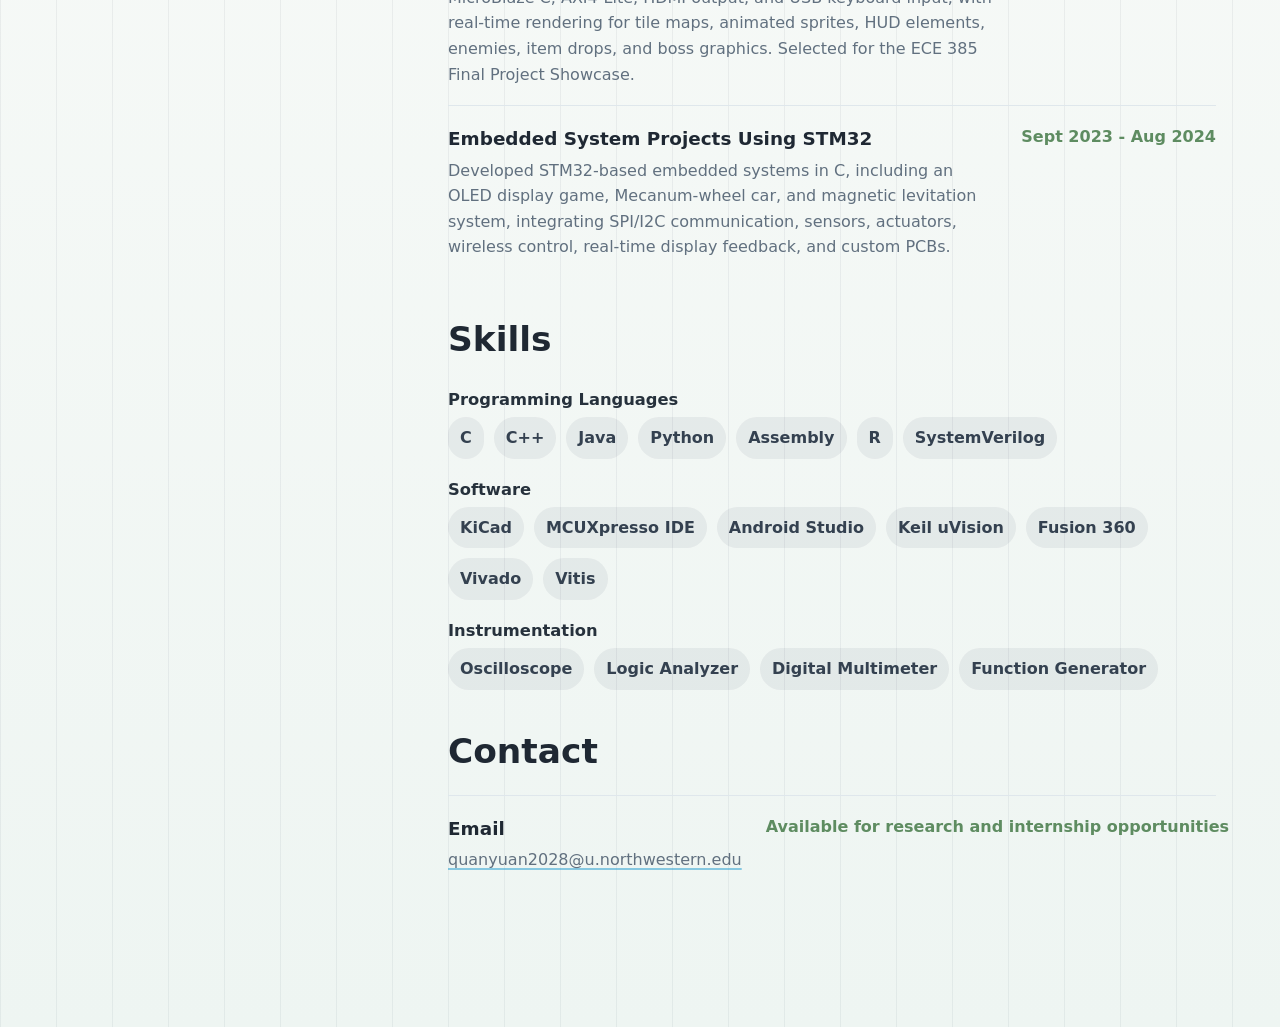
==== commit f431f602: "Update UIUC GPA" ====
--- a/cv.html
+++ b/cv.html
@@ -89,7 +89,7 @@
         <article class="cv-entry">
           <div>
             <h3>University of Illinois Urbana-Champaign</h3>
-            <p>B.S. in Computer Engineering. Overall GPA: 4.0/4.0. Dean's List, James Scholar.</p>
+            <p>B.S. in Computer Engineering. Overall GPA: 3.94/4.0. Dean's List, James Scholar.</p>
           </div>
           <time>Aug 2024 - May 2026</time>
         </article>
--- a/styles.css
+++ b/styles.css
@@ -864,6 +864,25 @@
   line-height: 1.2;
 }
 
+.about-section .map-helper,
+.country-map-copy .map-helper {
+  margin: 10px 0 0;
+  color: #5f6f7f;
+  font-size: clamp(0.8rem, 1.1vw, 0.92rem);
+  font-weight: 650;
+  line-height: 1.45;
+}
+
+.about-section .map-helper-below {
+  max-width: 760px;
+  margin: 14px auto 0;
+  text-align: center;
+}
+
+.country-map-copy .country-map-helper {
+  margin: -6px 0 14px;
+}
+
 .legend-dot {
   width: 0.78em;
   height: 0.78em;
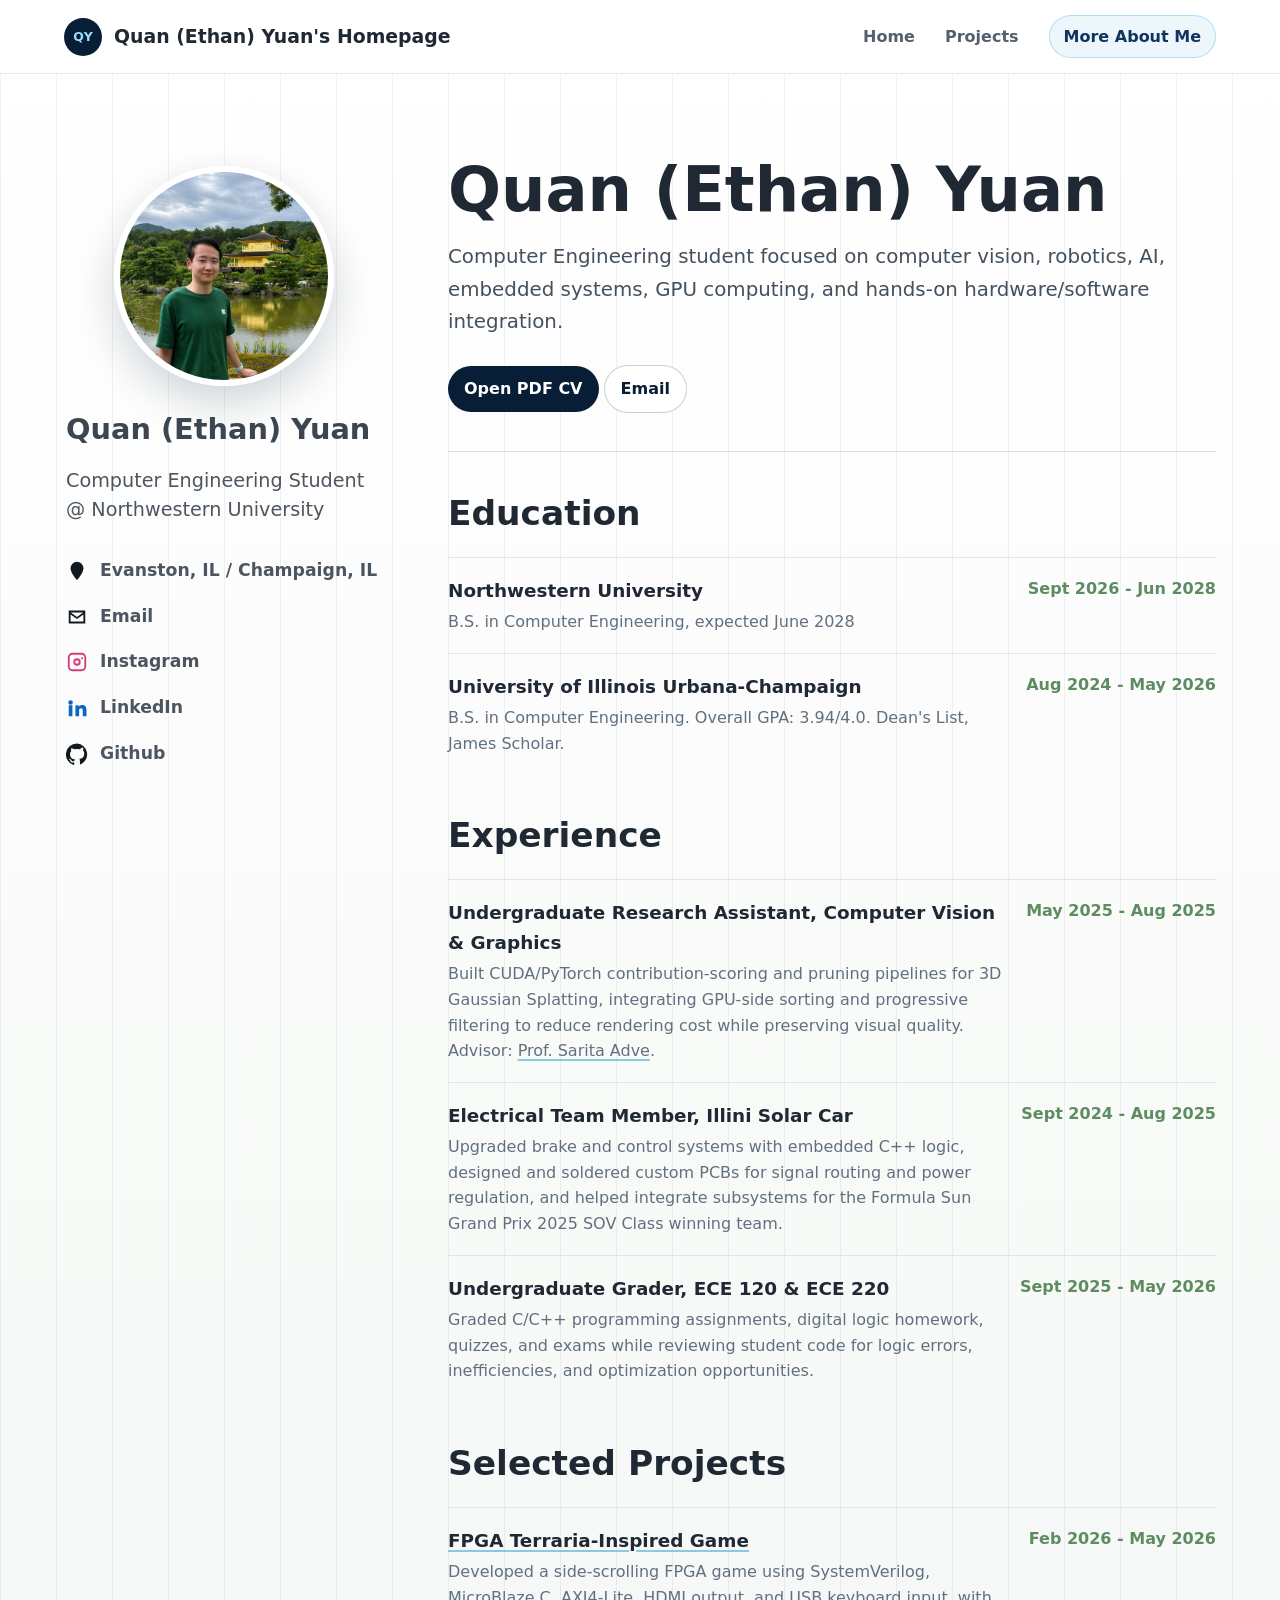
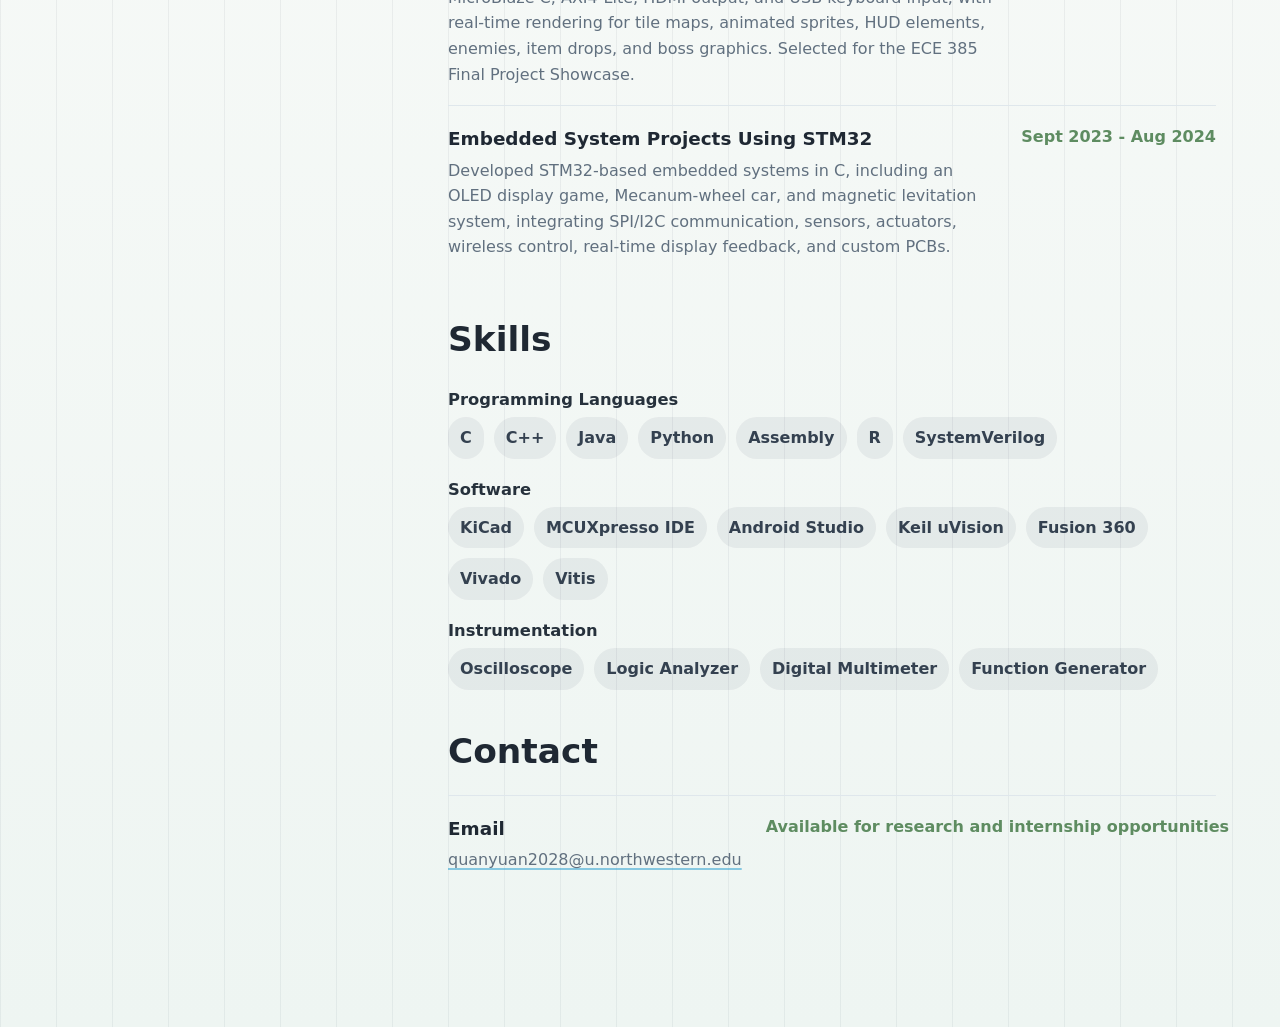
==== commit 7e630af7: "Update profile and Japan travel content" ====
--- a/cv.html
+++ b/cv.html
@@ -29,7 +29,7 @@
 
     <main class="cv-page-shell">
       <aside class="profile-panel" aria-label="Profile">
-        <img class="profile-photo" src="assets/quan-yuan-photo.jpg?v=2" alt="Quan (Ethan) Yuan portrait" />
+        <img class="profile-photo" src="assets/quan-yuan-photo-kyoto.jpg" alt="Quan (Ethan) Yuan portrait" />
 
         <div class="profile-copy">
           <h1>Quan (Ethan) Yuan</h1>
--- a/styles.css
+++ b/styles.css
@@ -192,7 +192,7 @@
   border-radius: 50%;
   box-shadow: 0 16px 42px rgba(8, 29, 54, 0.18);
   object-fit: cover;
-  object-position: center 42%;
+  object-position: 44% 42%;
 }
 
 .eyebrow,
@@ -805,6 +805,11 @@
   margin: 0;
 }
 
+.about-photo--portrait {
+  width: min(76%, 360px);
+  justify-self: center;
+}
+
 .about-photo img {
   display: block;
   width: 100%;
@@ -813,6 +818,10 @@
   box-shadow: 0 18px 45px rgba(8, 29, 54, 0.14);
   object-fit: cover;
   object-position: center;
+}
+
+.about-photo--portrait img {
+  aspect-ratio: 3 / 4;
 }
 
 .about-photo figcaption {
@@ -1292,6 +1301,10 @@
     grid-template-columns: 1fr;
   }
 
+  .about-photo--portrait {
+    width: min(78%, 420px);
+  }
+
   .travel-map-header {
     text-align: left;
   }
